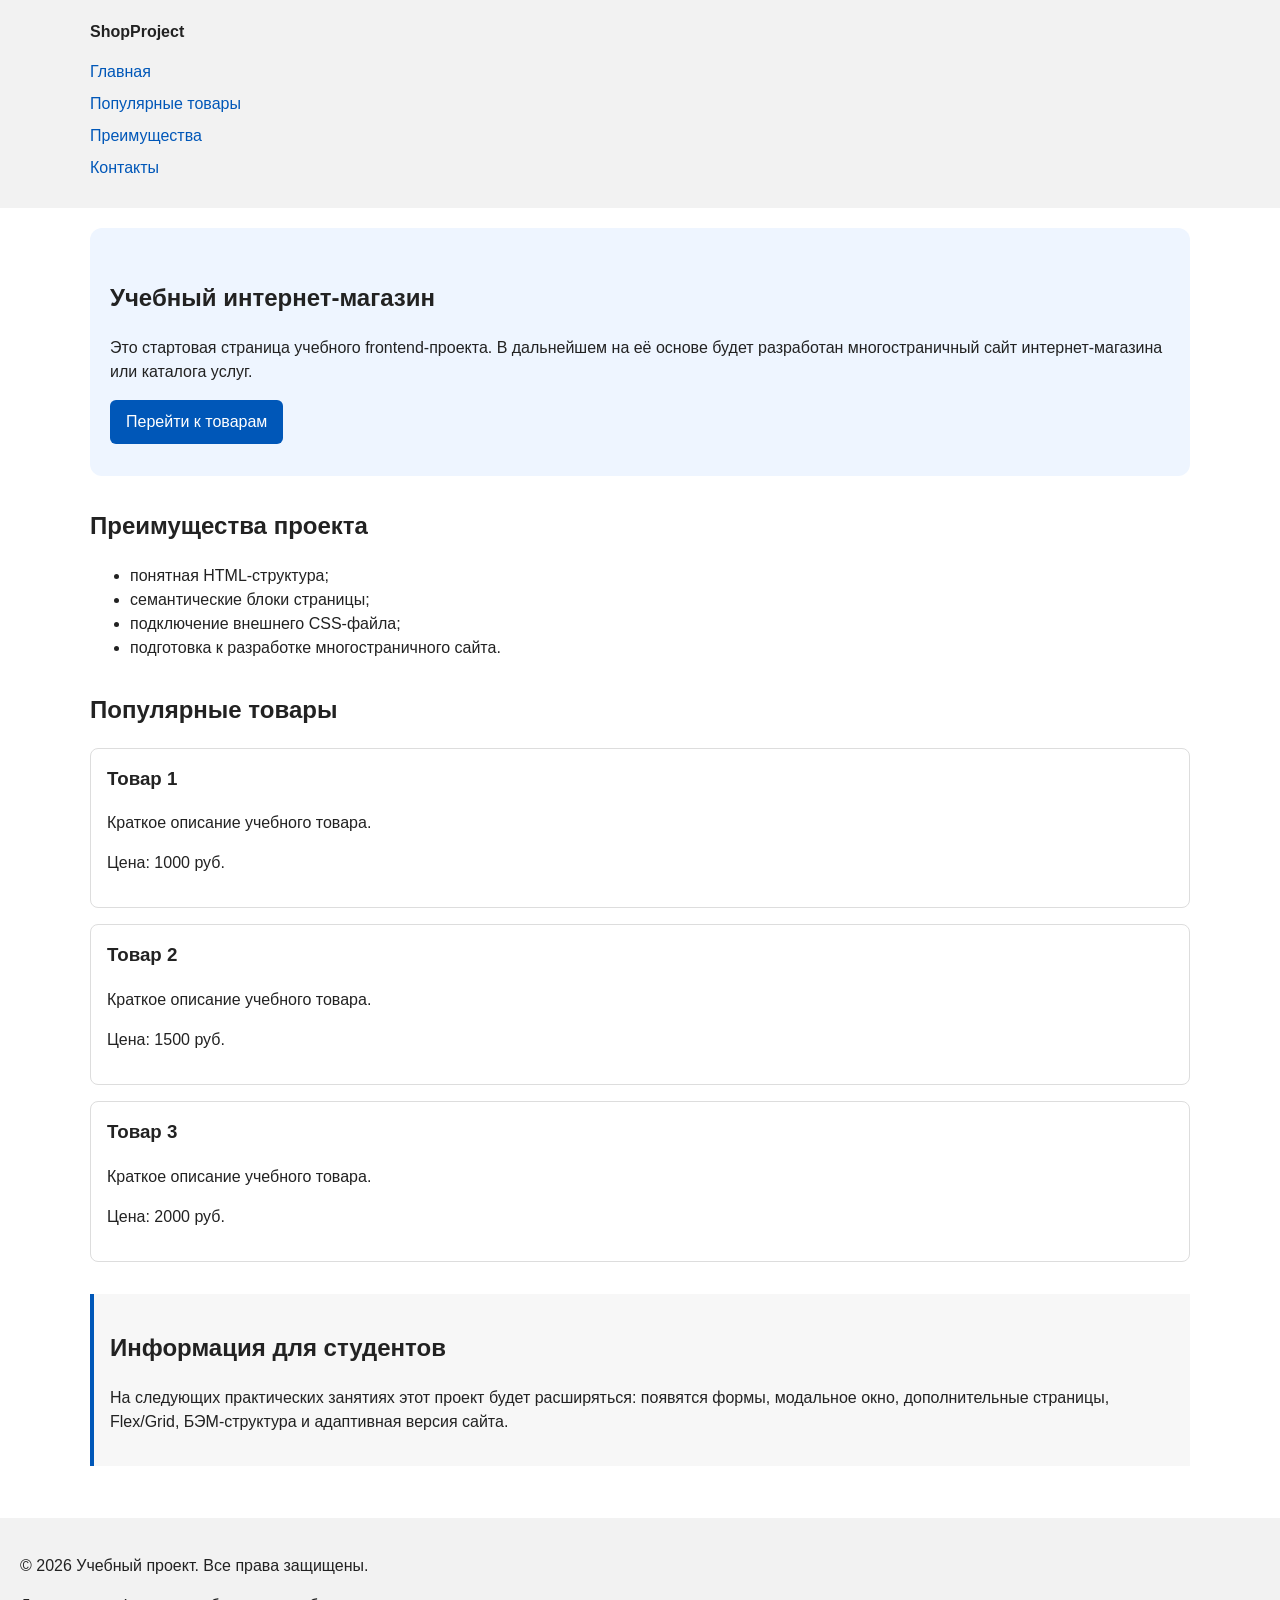
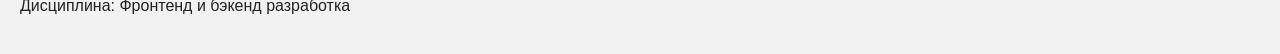
==== index.html @ 362bb1e4 "feat: add semantic HTML structure and base CSS styles" ====
<!DOCTYPE html>
<html lang="ru">
<head>
  <meta charset="UTF-8">
  <meta name="viewport" content="width=device-width, initial-scale=1.0">
  <title>Учебный интернет-магазин</title>
  <link rel="stylesheet" href="css/style.css">
</head>
<body>
  <header>
  <div class="site-header">
    <a class="site-logo" href="index.html">ShopProject</a>

    <nav class="site-nav" aria-label="Основная навигация">
      <ul class="site-nav__list">
        <li><a href="index.html">Главная</a></li>
        <li><a href="#popular">Популярные товары</a></li>
        <li><a href="#advantages">Преимущества</a></li>
        <li><a href="#contacts">Контакты</a></li>
      </ul>
    </nav>
  </div>
</header>


 <main>
  <!-- Основное содержимое страницы -->
   <section class="hero">
  <h1>Учебный интернет-магазин</h1>
  <p>
    Это стартовая страница учебного frontend-проекта.
    В дальнейшем на её основе будет разработан многостраничный сайт
    интернет-магазина или каталога услуг.
  </p>
  <a class="button" href="#popular">Перейти к товарам</a>
</section>

<section class="section" id="advantages">
  <h2>Преимущества проекта</h2>

  <ul class="advantages-list">
    <li>понятная HTML-структура;</li>
    <li>семантические блоки страницы;</li>
    <li>подключение внешнего CSS-файла;</li>
    <li>подготовка к разработке многостраничного сайта.</li>
  </ul>
</section>

<section class="section" id="popular">
  <h2>Популярные товары</h2>

  <article class="product-card">
    <h3>Товар 1</h3>
    <p>Краткое описание учебного товара.</p>
    <p>Цена: 1000 руб.</p>
  </article>

  <article class="product-card">
    <h3>Товар 2</h3>
    <p>Краткое описание учебного товара.</p>
    <p>Цена: 1500 руб.</p>
  </article>

  <article class="product-card">
    <h3>Товар 3</h3>
    <p>Краткое описание учебного товара.</p>
    <p>Цена: 2000 руб.</p>
  </article>
</section>

<aside class="aside-info">
  <h2>Информация для студентов</h2>
  <p>
    На следующих практических занятиях этот проект будет расширяться:
    появятся формы, модальное окно, дополнительные страницы, Flex/Grid,
    БЭМ-структура и адаптивная версия сайта.
  </p>
</aside>

</main>

<footer id="contacts">
  <p>&copy; 2026 Учебный проект. Все права защищены.</p>
  <p>Дисциплина: Фронтенд и бэкенд разработка</p>
</footer>

</body>
</html>
---- css/style.css ----
/* 
  Универсальное правило для всех элементов.
  border-box делает расчёт размеров более понятным:
  width включает content, padding и border.
*/
* {
  box-sizing: border-box;
}

/*
  Убираем стандартный внешний отступ браузера у body.
  Без этого вокруг страницы может появиться белая рамка.
*/
body {
  margin: 0;
  font-family: Arial, sans-serif;
  line-height: 1.5;
  color: #222222;
  background-color: #ffffff;
}

/*
  Задаём внутренние отступы для основных областей страницы.
  Это делает содержимое визуально отделённым от краёв окна браузера.
*/
header,
main,
footer {
  padding: 20px;
}

/*
  Оформляем шапку страницы.
  Пока используется простой светло-серый фон.
*/
header {
  background-color: #f2f2f2;
}

/*
  Оформляем подвал страницы тем же фоном,
  чтобы визуально отделить его от основного содержимого.
*/
footer {
  background-color: #f2f2f2;
}

/*
  Ограничиваем ширину содержимого шапки,
  чтобы оно не растягивалось слишком сильно на широких экранах.
*/
.site-header {
  max-width: 1100px;
  margin: 0 auto;
}

/*
  Оформляем текстовый логотип.
*/
.site-logo {
  font-weight: bold;
  text-decoration: none;
  color: #222222;
}

/*
  Убираем стандартные отступы и маркеры списка навигации.
*/
.site-nav__list {
  padding: 0;
  margin: 16px 0 0;
  list-style: none;
}

/*
  Добавляем расстояние между пунктами меню.
*/
.site-nav__list li {
  margin-bottom: 8px;
}

/*
  Оформляем ссылки меню.
*/
.site-nav__list a {
  color: #0057b8;
  text-decoration: none;
}

/*
  При наведении мыши подчёркиваем ссылку.
  Подробно состояния интерфейса будут рассмотрены в практической работе 1.7.
*/
.site-nav__list a:hover {
  text-decoration: underline;
}

/*
  Hero-блок — первый крупный блок страницы.
  Он визуально отделяется от остальных разделов фоном и отступами.
*/
.hero {
  max-width: 1100px;
  margin: 0 auto 32px;
  padding: 32px 20px;
  background-color: #eef5ff;
  border-radius: 12px;
}

/*
  Общий класс для разделов страницы.
*/
.section {
  max-width: 1100px;
  margin: 0 auto 32px;
}

/*
  Убираем лишний верхний отступ у заголовков разделов.
*/
.section h2 {
  margin-top: 0;
}

/*
  Карточка товара — самостоятельный блок.
  На следующих занятиях карточки будут доработаны и выстроены в сетку.
*/
.product-card {
  margin-bottom: 16px;
  padding: 16px;
  border: 1px solid #dddddd;
  border-radius: 8px;
  background-color: #ffffff;
}

/*
  Убираем лишний верхний отступ у заголовка карточки.
*/
.product-card h3 {
  margin-top: 0;
}

/*
  Пока это обычная ссылка, но визуально она оформляется как кнопка.
*/
.button {
  display: inline-block;
  padding: 10px 16px;
  color: #ffffff;
  background-color: #0057b8;
  text-decoration: none;
  border-radius: 6px;
}

/*
  Простое состояние наведения для кнопки.
*/
.button:hover {
  background-color: #003f86;
}

/*
  Дополнительный информационный блок.
*/
.aside-info {
  max-width: 1100px;
  margin: 0 auto 32px;
  padding: 16px;
  border-left: 4px solid #0057b8;
  background-color: #f7f7f7;
}
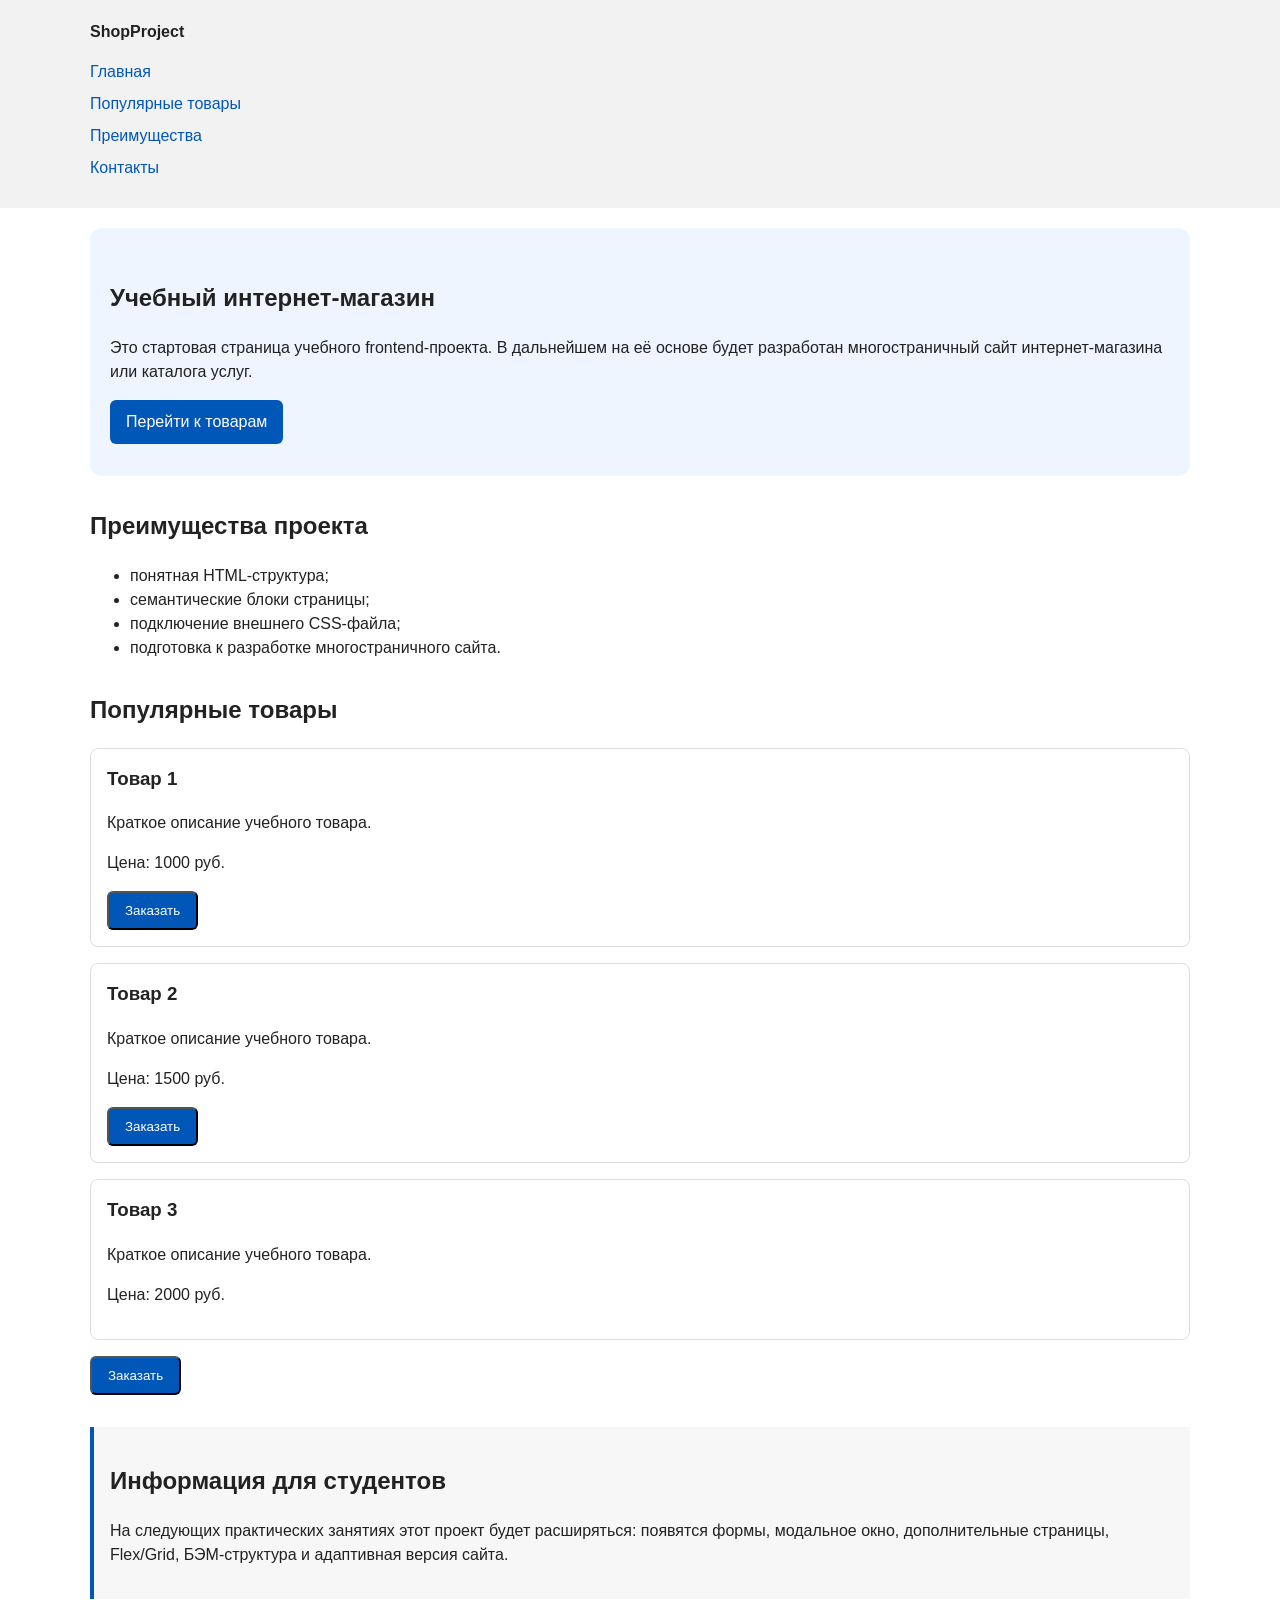
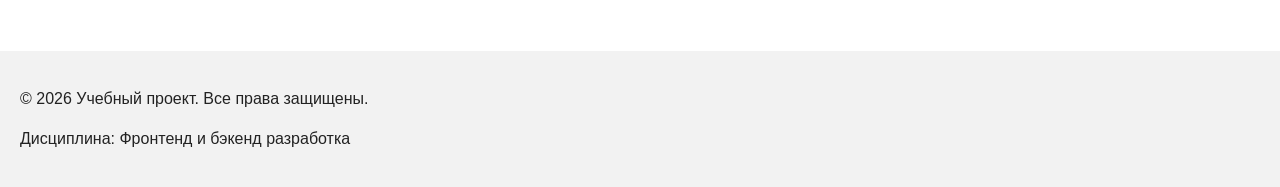
==== commit 39a40882: "feat: add order form modal and validation" ====
--- a/index.html
+++ b/index.html
@@ -5,6 +5,7 @@
   <meta name="viewport" content="width=device-width, initial-scale=1.0">
   <title>Учебный интернет-магазин</title>
   <link rel="stylesheet" href="css/style.css">
+  <script src="js/main.js" defer></script>
 </head>
 <body>
   <header>
@@ -53,12 +54,18 @@
     <h3>Товар 1</h3>
     <p>Краткое описание учебного товара.</p>
     <p>Цена: 1000 руб.</p>
+    <button class="button product-card__button" type="button" data-product="Товар 1">
+  Заказать
+</button>
   </article>
 
   <article class="product-card">
     <h3>Товар 2</h3>
     <p>Краткое описание учебного товара.</p>
     <p>Цена: 1500 руб.</p>
+    <button class="button product-card__button" type="button" data-product="Товар 1">
+  Заказать
+</button>
   </article>
 
   <article class="product-card">
@@ -66,6 +73,9 @@
     <p>Краткое описание учебного товара.</p>
     <p>Цена: 2000 руб.</p>
   </article>
+  <button class="button product-card__button" type="button" data-product="Товар 1">
+  Заказать
+</button>
 </section>
 
 <aside class="aside-info">
@@ -84,5 +94,102 @@
   <p>Дисциплина: Фронтенд и бэкенд разработка</p>
 </footer>
 
+<dialog class="order-dialog" id="order-dialog" aria-labelledby="order-dialog-title">
+  <h2 id="order-dialog-title">Оформление заявки</h2>
+
+  <form class="order-form" id="order-form" action="#" method="post" novalidate>
+    <input id="selected-product" name="selected-product" type="hidden">
+
+    <div class="form-field">
+      <label for="order-name">Имя</label>
+      <input
+        id="order-name"
+        name="name"
+        type="text"
+        placeholder="Введите ваше имя"
+        minlength="2"
+        autocomplete="given-name"
+        required
+      >
+    </div>
+
+    <div class="form-field">
+      <label for="order-email">E-mail</label>
+      <input
+        id="order-email"
+        name="email"
+        type="email"
+        placeholder="example@mail.ru"
+        autocomplete="email"
+        required
+      >
+    </div>
+
+    <div class="form-field">
+      <label for="order-phone">Телефон</label>
+      <input
+        id="order-phone"
+        name="phone"
+        type="tel"
+        inputmode="tel"
+        placeholder="+7 (900) 000-00-00"
+        pattern="^\+7 \(\d{3}\) \d{3}-\d{2}-\d{2}$"
+        required
+      >
+      <small>Формат: +7 (900) 000-00-00</small>
+    </div>
+
+    <div class="form-field">
+      <label for="order-date">Дата связи</label>
+      <input
+        id="order-date"
+        name="date"
+        type="date"
+      >
+    </div>
+
+    <div class="form-field">
+      <label for="order-topic">Тема заявки</label>
+      <select id="order-topic" name="topic" required>
+        <option value="">Выберите тему</option>
+        <option value="product">Заказ товара</option>
+        <option value="consultation">Консультация</option>
+        <option value="delivery">Доставка</option>
+      </select>
+    </div>
+
+    <div class="form-field">
+      <label for="order-comment">Комментарий</label>
+      <textarea
+        id="order-comment"
+        name="comment"
+        rows="4"
+        placeholder="Укажите дополнительную информацию"
+      ></textarea>
+    </div>
+
+    <div class="form-field form-field--checkbox">
+      <label>
+        <input
+          id="order-agreement"
+          name="agreement"
+          type="checkbox"
+          required
+        >
+        Я согласен на обработку данных
+      </label>
+    </div>
+
+    <div class="form-actions">
+      <button type="button" id="close-order-dialog">Закрыть</button>
+      <button type="submit">Отправить заявку</button>
+    </div>
+  </form>
+</dialog>
+
+<p class="success-message" id="success-message" hidden>
+  Форма успешно отправлена!
+</p>
+
 </body>
 </html>
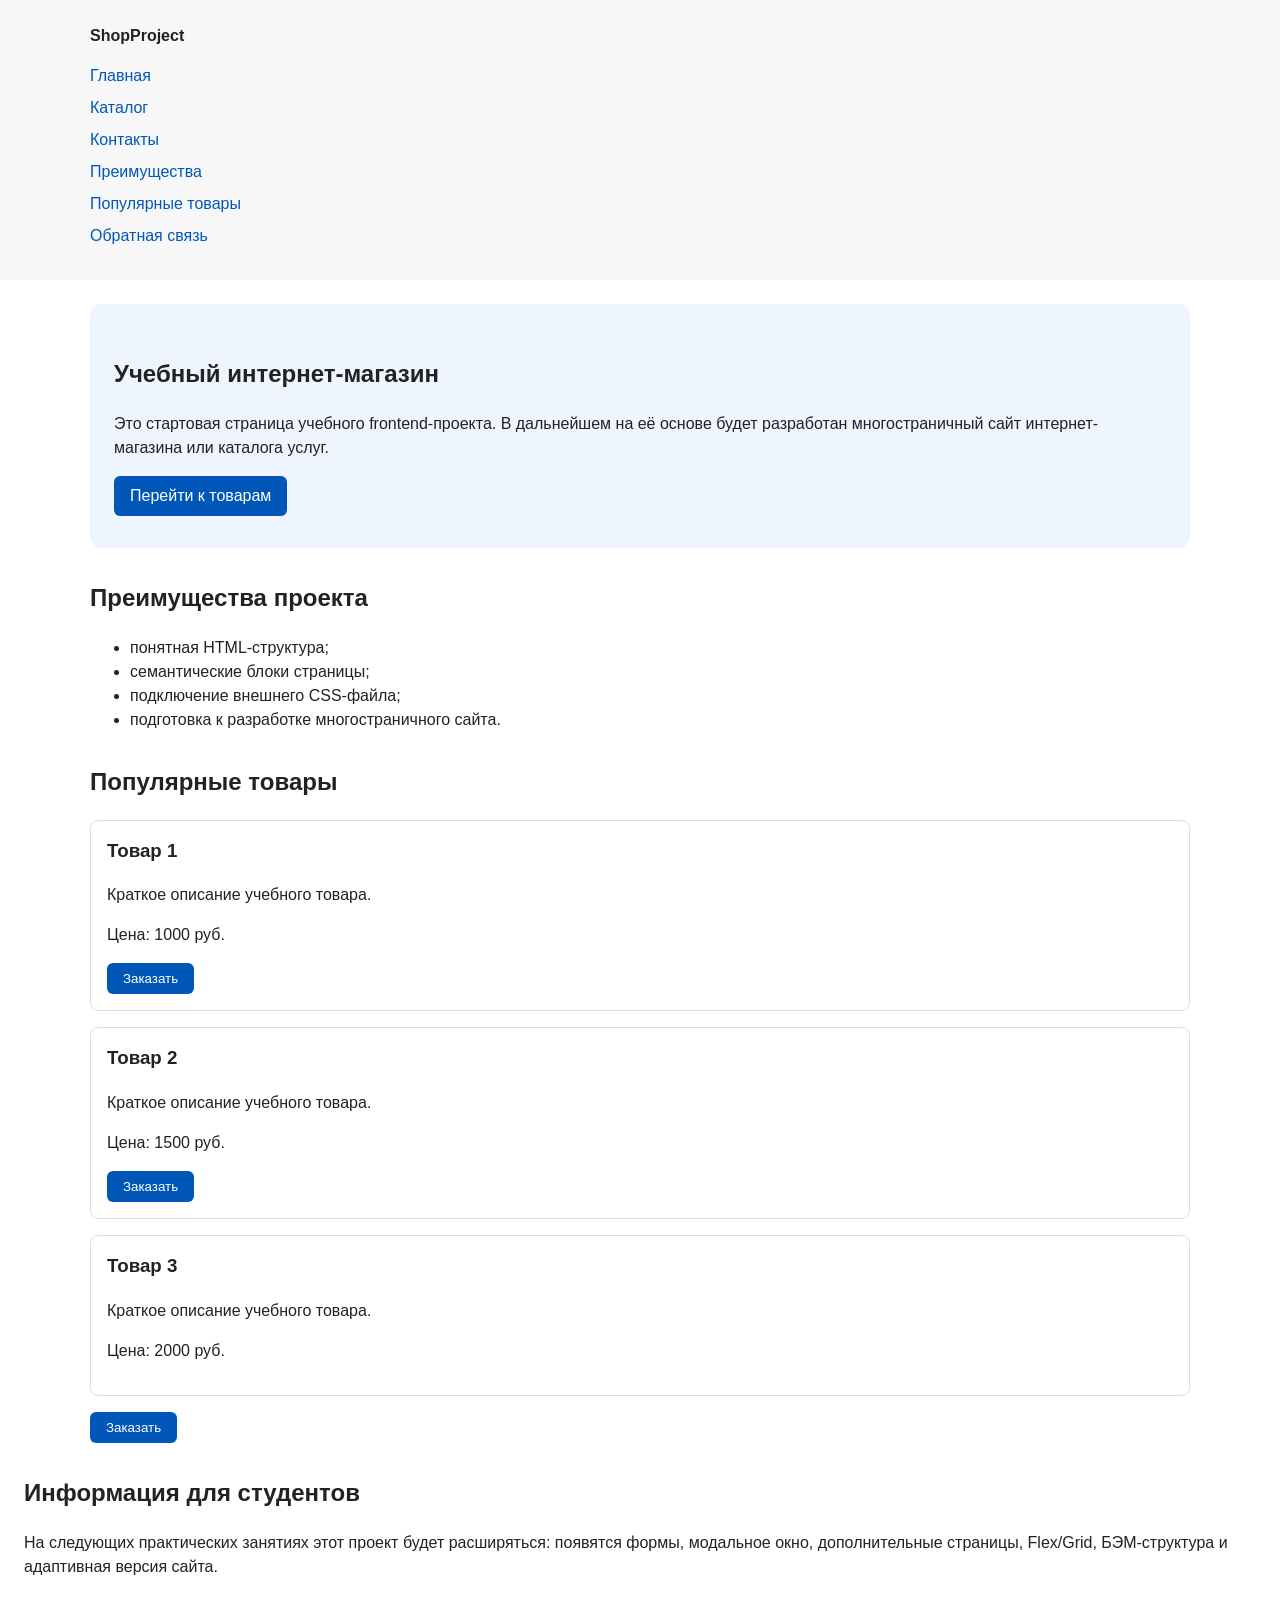
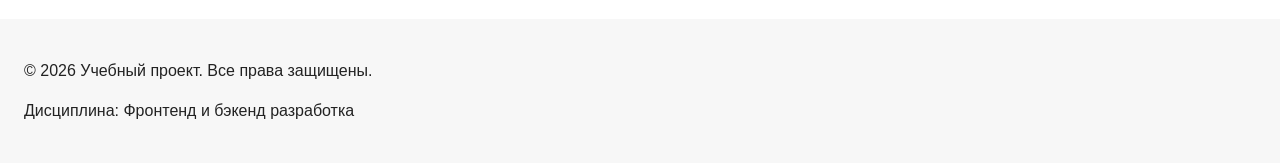
==== commit 6b4bc359: "feat: add multi-page structure navigation and anchors" ====
--- a/index.html
+++ b/index.html
@@ -6,20 +6,27 @@
   <title>Учебный интернет-магазин</title>
   <link rel="stylesheet" href="css/style.css">
   <script src="js/main.js" defer></script>
+  <meta property="og:type" content="website">
+<meta property="og:title" content="Учебный интернет-магазин">
+<meta property="og:description" content="Учебный frontend-проект интернет-магазина.">
+<meta property="og:image" content="https://username.github.io/kr1-html-css-shop/images/preview.jpg">
 </head>
+
 <body>
   <header>
   <div class="site-header">
     <a class="site-logo" href="index.html">ShopProject</a>
 
-    <nav class="site-nav" aria-label="Основная навигация">
-      <ul class="site-nav__list">
-        <li><a href="index.html">Главная</a></li>
-        <li><a href="#popular">Популярные товары</a></li>
-        <li><a href="#advantages">Преимущества</a></li>
-        <li><a href="#contacts">Контакты</a></li>
-      </ul>
-    </nav>
+<nav class="site-nav" aria-label="Основная навигация">
+  <ul class="site-nav__list">
+    <li><a href="index.html">Главная</a></li>
+    <li><a href="catalog.html">Каталог</a></li>
+    <li><a href="contacts.html">Контакты</a></li>
+    <li><a href="index.html#advantages">Преимущества</a></li>
+    <li><a href="index.html#popular">Популярные товары</a></li>
+    <li><a href="index.html#contacts">Обратная связь</a></li>
+  </ul>
+</nav>
   </div>
 </header>
 
--- a/css/style.css
+++ b/css/style.css
@@ -1,8 +1,44 @@
-/* 
-  Универсальное правило для всех элементов.
-  border-box делает расчёт размеров более понятным:
-  width включает content, padding и border.
-*/
+/* ===============================
+   1. Переменные проекта
+   =============================== */
+
+:root {
+  /* Основные цвета проекта */
+  --color-bg: #ffffff;
+  --color-text: #222222;
+  --color-muted: #666666;
+  --color-primary: #0057b8;
+  --color-primary-dark: #003f86;
+  --color-border: #dddddd;
+  --color-surface: #f7f7f7;
+  --color-surface-accent: #eef5ff;
+  --color-danger: #b00020;
+  --color-success: #168a2f;
+  --color-success-bg: #eefaf0;
+  --color-white: #ffffff;
+
+  /* Отступы */
+  --space-xs: 4px;
+  --space-sm: 8px;
+  --space-md: 16px;
+  --space-lg: 24px;
+  --space-xl: 32px;
+
+  /* Скругления */
+  --radius-sm: 6px;
+  --radius-md: 8px;
+  --radius-lg: 12px;
+
+  /* Размеры */
+  --container-width: 1100px;
+}
+
+
+
+/* ===============================
+   2. Базовые стили
+   =============================== */
+
 * {
   box-sizing: border-box;
 }
@@ -15,9 +51,10 @@
   margin: 0;
   font-family: Arial, sans-serif;
   line-height: 1.5;
-  color: #222222;
-  background-color: #ffffff;
-}
+  color: var(--color-text);
+  background-color: var(--color-bg);
+}
+
 
 /*
   Задаём внутренние отступы для основных областей страницы.
@@ -26,7 +63,7 @@
 header,
 main,
 footer {
-  padding: 20px;
+  padding: var(--space-lg);
 }
 
 /*
@@ -34,16 +71,18 @@
   Пока используется простой светло-серый фон.
 */
 header {
-  background-color: #f2f2f2;
-}
+  background-color: var(--color-surface);
+}
+
 
 /*
   Оформляем подвал страницы тем же фоном,
   чтобы визуально отделить его от основного содержимого.
 */
 footer {
-  background-color: #f2f2f2;
-}
+  background-color: var(--color-surface);
+}
+
 
 /*
   Ограничиваем ширину содержимого шапки,
@@ -95,78 +134,196 @@
   text-decoration: underline;
 }
 
+/* ===============================
+   3. Общие элементы интерфейса
+   =============================== */
+
+a {
+  color: var(--color-primary);
+}
+
+a:hover {
+  color: var(--color-primary-dark);
+}
+
+a:focus-visible {
+  outline: 2px solid var(--color-primary);
+  outline-offset: 3px;
+}
+
+
+/* ===============================
+   4. Компоненты страницы
+   =============================== */
+   
 /*
   Hero-блок — первый крупный блок страницы.
   Он визуально отделяется от остальных разделов фоном и отступами.
 */
 .hero {
-  max-width: 1100px;
-  margin: 0 auto 32px;
-  padding: 32px 20px;
-  background-color: #eef5ff;
-  border-radius: 12px;
-}
-
-/*
-  Общий класс для разделов страницы.
-*/
+  max-width: var(--container-width);
+  margin: 0 auto var(--space-xl);
+  padding: var(--space-xl) var(--space-lg);
+  background-color: var(--color-surface-accent);
+  border-radius: var(--radius-lg);
+}
+
 .section {
-  max-width: 1100px;
-  margin: 0 auto 32px;
-}
-
-/*
-  Убираем лишний верхний отступ у заголовков разделов.
-*/
+  max-width: var(--container-width);
+  margin: 0 auto var(--space-xl);
+}
+
 .section h2 {
   margin-top: 0;
 }
 
+
 /*
   Карточка товара — самостоятельный блок.
   На следующих занятиях карточки будут доработаны и выстроены в сетку.
 */
 .product-card {
-  margin-bottom: 16px;
-  padding: 16px;
-  border: 1px solid #dddddd;
-  border-radius: 8px;
-  background-color: #ffffff;
-}
-
-/*
-  Убираем лишний верхний отступ у заголовка карточки.
-*/
+  margin-bottom: var(--space-md);
+  padding: var(--space-md);
+  border: 1px solid var(--color-border);
+  border-radius: var(--radius-md);
+  background-color: var(--color-bg);
+}
+
+.product-card:hover {
+  border-color: var(--color-primary);
+}
+
 .product-card h3 {
   margin-top: 0;
 }
 
+
 /*
   Пока это обычная ссылка, но визуально она оформляется как кнопка.
 */
 .button {
   display: inline-block;
-  padding: 10px 16px;
-  color: #ffffff;
-  background-color: #0057b8;
+  padding: var(--space-sm) var(--space-md);
+  color: var(--color-white);
+  background-color: var(--color-primary);
   text-decoration: none;
-  border-radius: 6px;
-}
-
-/*
-  Простое состояние наведения для кнопки.
-*/
+  border: none;
+  border-radius: var(--radius-sm);
+  cursor: pointer;
+}
+
 .button:hover {
-  background-color: #003f86;
-}
-
-/*
-  Дополнительный информационный блок.
-*/
-.aside-info {
-  max-width: 1100px;
-  margin: 0 auto 32px;
-  padding: 16px;
-  border-left: 4px solid #0057b8;
-  background-color: #f7f7f7;
-}
+  background-color: var(--color-primary-dark);
+}
+
+.button:focus-visible {
+  outline: 2px solid var(--color-primary);
+  outline-offset: 3px;
+}
+
+.button:disabled {
+  opacity: 0.6;
+  cursor: not-allowed;
+}
+
+
+/* ===============================
+   5. Форма и модальное окно
+   =============================== */
+
+.order-dialog {
+  width: min(100% - 32px, 560px);
+  padding: var(--space-lg);
+  border: none;
+  border-radius: var(--radius-lg);
+}
+
+.order-dialog::backdrop {
+  background-color: rgba(0, 0, 0, 0.5);
+}
+
+.form-field {
+  margin-bottom: var(--space-md);
+}
+
+.form-field label {
+  display: block;
+  margin-bottom: var(--space-xs);
+}
+
+.form-field input:hover,
+.form-field select:hover,
+.form-field textarea:hover {
+  border-color: var(--color-primary);
+}
+
+.form-field input:focus-visible,
+.form-field select:focus-visible,
+.form-field textarea:focus-visible,
+.form-actions button:focus-visible {
+  outline: 2px solid var(--color-primary);
+  outline-offset: 3px;
+}
+
+[aria-invalid="true"] {
+  border-color: var(--color-danger);
+}
+
+
+/*
+  Подсветка ошибочных полей.
+  Атрибут aria-invalid будет добавляться через JavaScript.
+*/
+[aria-invalid="true"] {
+  border-color: #b00020;
+}
+
+/*
+  Кнопки формы.
+*/
+.form-actions {
+  display: flex;
+  gap: 12px;
+  margin-top: 20px;
+}
+
+/*
+  Сообщение об успешной отправке.
+*/
+.success-message {
+  max-width: var(--container-width);
+  margin: var(--space-lg) auto;
+  padding: var(--space-md);
+  border-left: 4px solid var(--color-success);
+  background-color: var(--color-success-bg);
+}
+
+/*
+  Стили для хлебных крошек
+*/
+
+.breadcrumbs {
+  max-width: var(--container-width);
+  margin: 0 auto var(--space-md);
+  font-size: 14px;
+  color: var(--color-muted);
+}
+
+.breadcrumbs a {
+  color: var(--color-primary);
+}
+
+.breadcrumbs span::before {
+  content: " / ";
+  color: var(--color-muted);
+}
+
+html {
+  scroll-behavior: smooth;
+}
+
+:target {
+  outline: 2px dashed var(--color-primary);
+  outline-offset: 4px;
+}
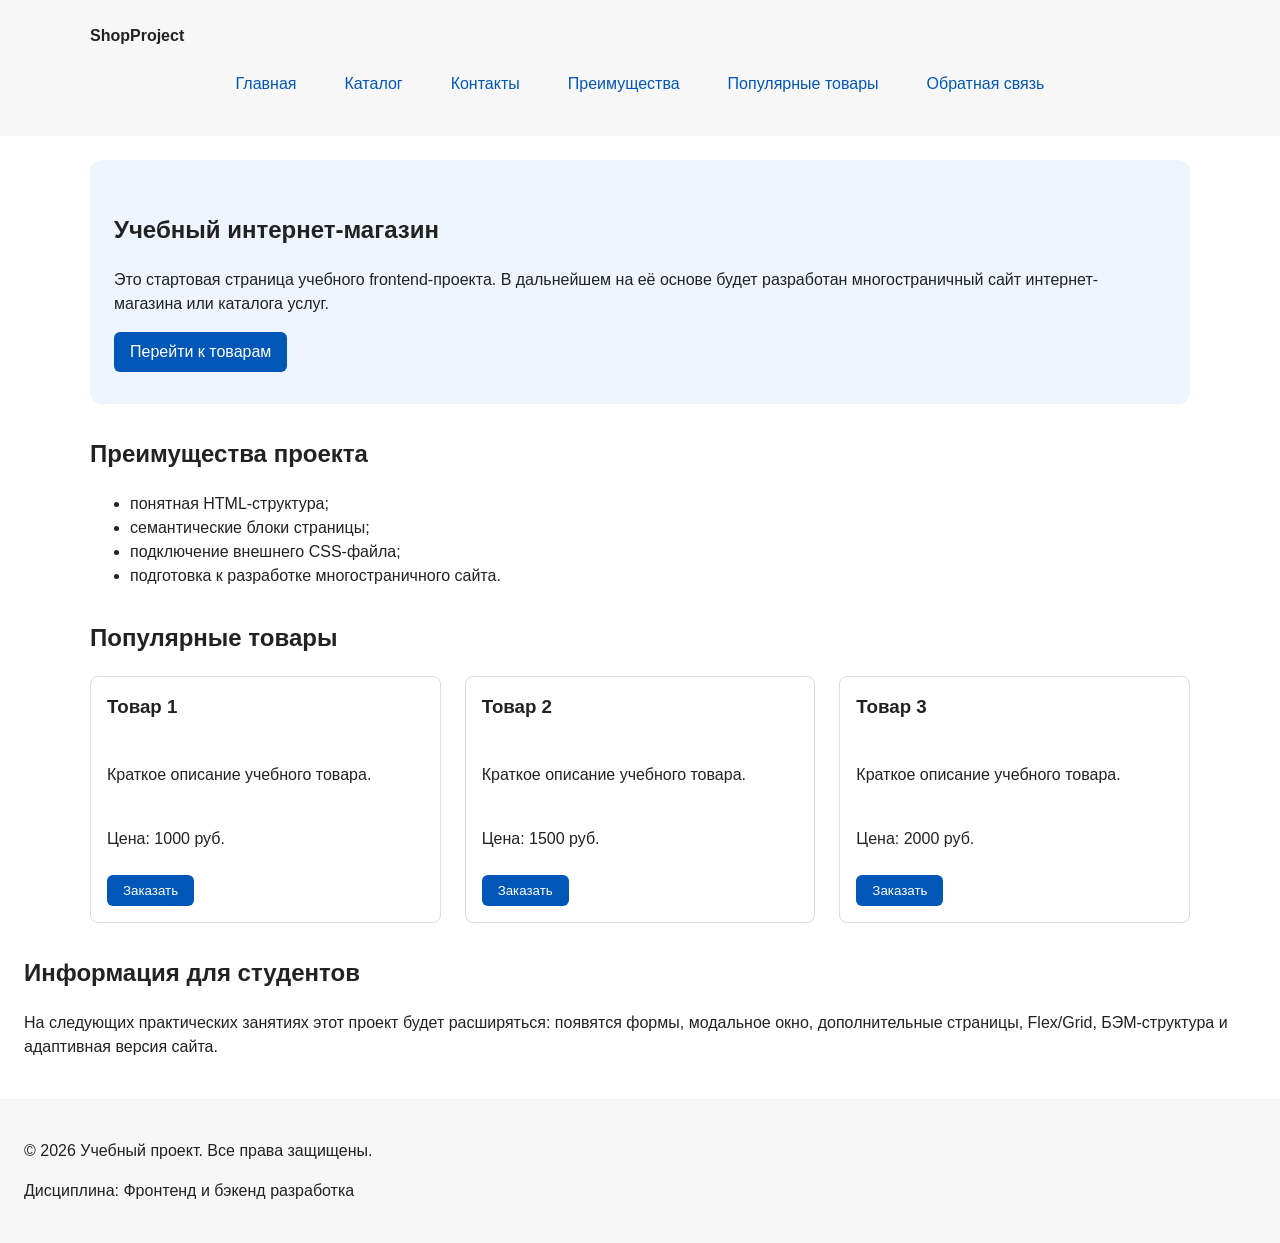
==== commit 8cafaad8: "feat: add flex navigation and grid catalog layout" ====
--- a/index.html
+++ b/index.html
@@ -57,33 +57,36 @@
 <section class="section" id="popular">
   <h2>Популярные товары</h2>
 
-  <article class="product-card">
-    <h3>Товар 1</h3>
-    <p>Краткое описание учебного товара.</p>
-    <p>Цена: 1000 руб.</p>
-    <button class="button product-card__button" type="button" data-product="Товар 1">
-  Заказать
-</button>
-  </article>
-
-  <article class="product-card">
-    <h3>Товар 2</h3>
-    <p>Краткое описание учебного товара.</p>
-    <p>Цена: 1500 руб.</p>
-    <button class="button product-card__button" type="button" data-product="Товар 1">
-  Заказать
-</button>
-  </article>
-
-  <article class="product-card">
-    <h3>Товар 3</h3>
-    <p>Краткое описание учебного товара.</p>
-    <p>Цена: 2000 руб.</p>
-  </article>
-  <button class="button product-card__button" type="button" data-product="Товар 1">
-  Заказать
-</button>
+  <div class="products-grid">
+    <article class="product-card">
+      <h3>Товар 1</h3>
+      <p>Краткое описание учебного товара.</p>
+      <p>Цена: 1000 руб.</p>
+      <button class="button product-card__button" type="button" data-product="Товар 1">
+        Заказать
+      </button>
+    </article>
+
+    <article class="product-card">
+      <h3>Товар 2</h3>
+      <p>Краткое описание учебного товара.</p>
+      <p>Цена: 1500 руб.</p>
+      <button class="button product-card__button" type="button" data-product="Товар 2">
+        Заказать
+      </button>
+    </article>
+
+    <article class="product-card">
+      <h3>Товар 3</h3>
+      <p>Краткое описание учебного товара.</p>
+      <p>Цена: 2000 руб.</p>
+      <button class="button product-card__button" type="button" data-product="Товар 3">
+        Заказать
+      </button>
+    </article>
+  </div>
 </section>
+
 
 <aside class="aside-info">
   <h2>Информация для студентов</h2>
--- a/css/style.css
+++ b/css/style.css
@@ -106,8 +106,13 @@
   Убираем стандартные отступы и маркеры списка навигации.
 */
 .site-nav__list {
+  display: flex;
+  flex-wrap: wrap;
+  justify-content: center;
+  align-items: center;
+  gap: var(--space-md);
   padding: 0;
-  margin: 16px 0 0;
+  margin: var(--space-md) 0 0;
   list-style: none;
 }
 
@@ -122,8 +127,11 @@
   Оформляем ссылки меню.
 */
 .site-nav__list a {
-  color: #0057b8;
+  display: inline-block;
+  padding: var(--space-sm) var(--space-md);
+  color: var(--color-primary);
   text-decoration: none;
+  border-radius: var(--radius-sm);
 }
 
 /*
@@ -131,7 +139,8 @@
   Подробно состояния интерфейса будут рассмотрены в практической работе 1.7.
 */
 .site-nav__list a:hover {
-  text-decoration: underline;
+  color: var(--color-white);
+  background-color: var(--color-primary);
 }
 
 /* ===============================
@@ -183,12 +192,21 @@
   На следующих занятиях карточки будут доработаны и выстроены в сетку.
 */
 .product-card {
-  margin-bottom: var(--space-md);
+  display: flex;
+  flex-direction: column;
+  gap: var(--space-sm);
+  margin-bottom: 0;
   padding: var(--space-md);
   border: 1px solid var(--color-border);
   border-radius: var(--radius-md);
   background-color: var(--color-bg);
 }
+
+.product-card .button {
+  margin-top: auto;
+  align-self: flex-start;
+}
+
 
 .product-card:hover {
   border-color: var(--color-primary);
@@ -327,3 +345,59 @@
   outline: 2px dashed var(--color-primary);
   outline-offset: 4px;
 }
+
+.products-grid {
+  display: grid;
+  grid-template-columns: repeat(3, 1fr);
+  gap: var(--space-lg);
+}
+
+.catalog-layout {
+  max-width: var(--container-width);
+  margin: 0 auto var(--space-xl);
+  display: grid;
+  grid-template-columns: 260px 1fr;
+  grid-template-areas: "filters products";
+  gap: var(--space-lg);
+}
+
+.catalog-filters {
+  grid-area: filters;
+  padding: var(--space-md);
+  border: 1px solid var(--color-border);
+  border-radius: var(--radius-md);
+  background-color: var(--color-surface);
+}
+
+.catalog-products {
+  grid-area: products;
+}
+
+.filters-form {
+  display: grid;
+  gap: var(--space-md);
+}
+
+.filters-form fieldset {
+  margin: 0;
+  padding: var(--space-md);
+  border: 1px solid var(--color-border);
+  border-radius: var(--radius-sm);
+}
+
+.filters-form legend {
+  font-weight: 700;
+}
+
+.filters-form label {
+  display: block;
+  margin-bottom: var(--space-sm);
+}
+
+.filters-form input[type="number"] {
+  width: 100%;
+  padding: 8px 10px;
+  border: 1px solid var(--color-border);
+  border-radius: var(--radius-sm);
+  font: inherit;
+}
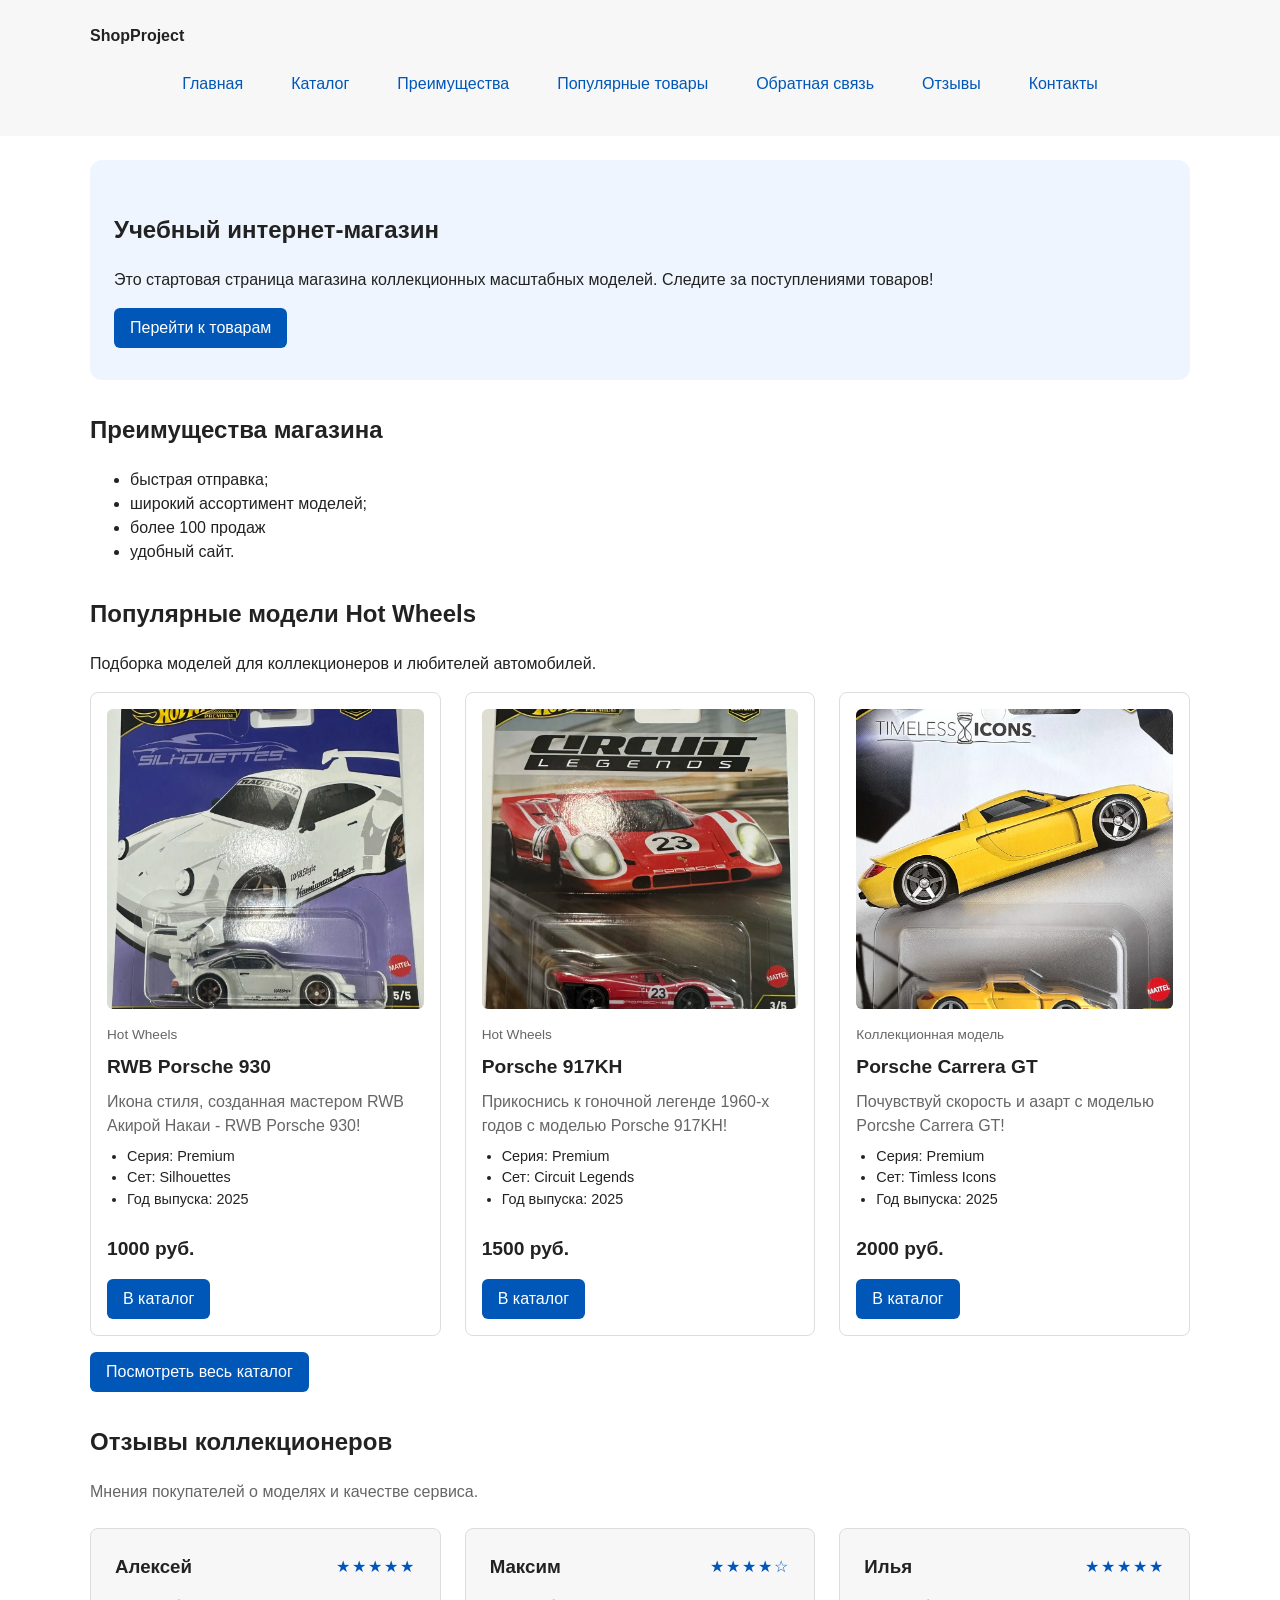
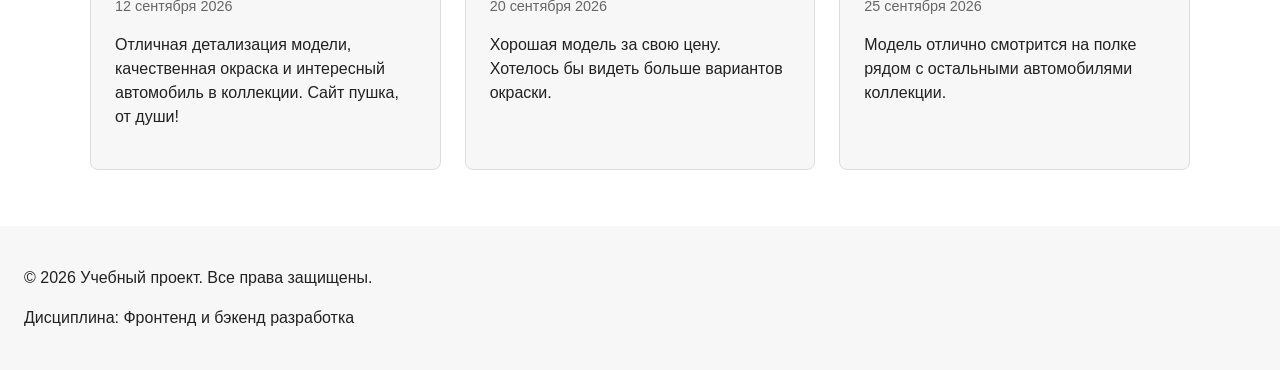
==== commit 00bfc1b5: "feat: add improve product cards and reviews" ====
--- a/index.html
+++ b/index.html
@@ -21,10 +21,11 @@
   <ul class="site-nav__list">
     <li><a href="index.html">Главная</a></li>
     <li><a href="catalog.html">Каталог</a></li>
-    <li><a href="contacts.html">Контакты</a></li>
     <li><a href="index.html#advantages">Преимущества</a></li>
     <li><a href="index.html#popular">Популярные товары</a></li>
     <li><a href="index.html#contacts">Обратная связь</a></li>
+    <li><a href="#reviews">Отзывы</a></li>
+    <li><a href="contacts.html">Контакты</a></li>
   </ul>
 </nav>
   </div>
@@ -36,67 +37,184 @@
    <section class="hero">
   <h1>Учебный интернет-магазин</h1>
   <p>
-    Это стартовая страница учебного frontend-проекта.
-    В дальнейшем на её основе будет разработан многостраничный сайт
-    интернет-магазина или каталога услуг.
+    Это стартовая страница магазина коллекционных масштабных моделей.
+    Следите за поступлениями товаров!
   </p>
   <a class="button" href="#popular">Перейти к товарам</a>
 </section>
 
 <section class="section" id="advantages">
-  <h2>Преимущества проекта</h2>
+  <h2>Преимущества магазина</h2>
 
   <ul class="advantages-list">
-    <li>понятная HTML-структура;</li>
-    <li>семантические блоки страницы;</li>
-    <li>подключение внешнего CSS-файла;</li>
-    <li>подготовка к разработке многостраничного сайта.</li>
+    <li>быстрая отправка;</li>
+    <li>широкий ассортимент моделей;</li>
+    <li>более 100 продаж</li>
+    <li>удобный сайт.</li>
   </ul>
 </section>
 
 <section class="section" id="popular">
-  <h2>Популярные товары</h2>
+  <h2>Популярные модели Hot Wheels</h2>
+
+  <p>Подборка моделей для коллекционеров и любителей автомобилей.</p>
 
   <div class="products-grid">
     <article class="product-card">
-      <h3>Товар 1</h3>
-      <p>Краткое описание учебного товара.</p>
-      <p>Цена: 1000 руб.</p>
-      <button class="button product-card__button" type="button" data-product="Товар 1">
-        Заказать
-      </button>
+      <a class="product-card__image-link" href="catalog.html">
+        <img
+          class="product-card__image"
+          src="images/product-1.webp"
+          alt="Модель Hot Wheels 1"
+          width="400"
+          height="300"
+        >
+      </a>
+
+      <p class="product-card__category">Hot Wheels</p>
+      <h3 class="product-card__title">RWB Porsche 930</h3>
+
+      <p class="product-card__description">
+        Икона стиля, созданная мастером RWB Акирой Накаи - RWB Porsche 930!
+      </p>
+
+      <ul class="product-card__specs">
+        <li>Серия: Premium</li>
+        <li>Сет: Silhouettes</li>
+        <li>Год выпуска: 2025</li>
+      </ul>
+
+      <p class="product-card__price">1000 руб.</p>
+
+      <a class="button" href="catalog.html">В каталог</a>
     </article>
 
     <article class="product-card">
-      <h3>Товар 2</h3>
-      <p>Краткое описание учебного товара.</p>
-      <p>Цена: 1500 руб.</p>
-      <button class="button product-card__button" type="button" data-product="Товар 2">
-        Заказать
-      </button>
+      <a class="product-card__image-link" href="catalog.html">
+        <img
+          class="product-card__image"
+          src="images/product-2.webp"
+          alt="Модель Hot Wheels 2"
+          width="400"
+          height="300"
+          loading="lazy"
+        >
+      </a>
+
+      <p class="product-card__category">Hot Wheels</p>
+      <h3 class="product-card__title">Porsche 917KH</h3>
+
+      <p class="product-card__description">
+         Прикоснись к гоночной легенде 1960-х годов с моделью Porsche 917KH!
+      </p>
+
+      <ul class="product-card__specs">
+        <li>Серия: Premium</li>
+        <li>Сет: Circuit Legends</li>
+        <li>Год выпуска: 2025</li>
+      </ul>
+
+      <p class="product-card__price">1500 руб.</p>
+
+      <a class="button" href="catalog.html">В каталог</a>
     </article>
 
     <article class="product-card">
-      <h3>Товар 3</h3>
-      <p>Краткое описание учебного товара.</p>
-      <p>Цена: 2000 руб.</p>
-      <button class="button product-card__button" type="button" data-product="Товар 3">
-        Заказать
-      </button>
+      <a class="product-card__image-link" href="catalog.html">
+        <img
+          class="product-card__image"
+          src="images/product-3.webp"
+          alt="Модель Hot Wheels 3"
+          width="400"
+          height="300"
+          loading="lazy"
+        >
+      </a>
+
+      <p class="product-card__category">Коллекционная модель</p>
+      <h3 class="product-card__title">Porsche Carrera GT</h3>
+
+      <p class="product-card__description">
+        Почувствуй скорость и азарт с моделью Porcshe Carrera GT!
+      </p>
+
+      <ul class="product-card__specs">
+        <li>Серия: Premium</li>
+        <li>Сет: Timless Icons</li>
+        <li>Год выпуска: 2025</li>
+      </ul>
+
+      <p class="product-card__price">2000 руб.</p>
+
+      <a class="button" href="catalog.html">В каталог</a>
+    </article>
+  </div>
+
+  <p>
+    <a class="button" href="catalog.html">Посмотреть весь каталог</a>
+  </p>
+</section>
+
+<section class="section reviews" id="reviews">
+  <h2>Отзывы коллекционеров</h2>
+
+  <p class="reviews__intro">
+    Мнения покупателей о моделях и качестве сервиса.
+  </p>
+
+  <div class="reviews__grid">
+    <article class="review-card">
+      <div class="review-card__header">
+        <h3>Алексей</h3>
+        <p class="review-card__rating"
+           aria-label="Оценка: 5 из 5">
+          ★★★★★
+        </p>
+      </div>
+
+      <p class="review-card__date">12 сентября 2026</p>
+
+      <p>
+        Отличная детализация модели, качественная окраска
+        и интересный автомобиль в коллекции. Сайт пушка, от души!
+      </p>
+    </article>
+
+    <article class="review-card">
+      <div class="review-card__header">
+        <h3>Максим</h3>
+        <p class="review-card__rating"
+           aria-label="Оценка: 4 из 5">
+          ★★★★☆
+        </p>
+      </div>
+
+      <p class="review-card__date">20 сентября 2026</p>
+
+      <p>
+        Хорошая модель за свою цену. Хотелось бы видеть
+        больше вариантов окраски.
+      </p>
+    </article>
+
+    <article class="review-card">
+      <div class="review-card__header">
+        <h3>Илья</h3>
+        <p class="review-card__rating"
+           aria-label="Оценка: 5 из 5">
+          ★★★★★
+        </p>
+      </div>
+
+      <p class="review-card__date">25 сентября 2026</p>
+
+      <p>
+        Модель отлично смотрится на полке рядом
+        с остальными автомобилями коллекции.
+      </p>
     </article>
   </div>
 </section>
-
-
-<aside class="aside-info">
-  <h2>Информация для студентов</h2>
-  <p>
-    На следующих практических занятиях этот проект будет расширяться:
-    появятся формы, модальное окно, дополнительные страницы, Flex/Grid,
-    БЭМ-структура и адаптивная версия сайта.
-  </p>
-</aside>
-
 </main>
 
 <footer id="contacts">
--- a/css/style.css
+++ b/css/style.css
@@ -191,29 +191,74 @@
   Карточка товара — самостоятельный блок.
   На следующих занятиях карточки будут доработаны и выстроены в сетку.
 */
+/* Карточка товара */
 .product-card {
   display: flex;
   flex-direction: column;
   gap: var(--space-sm);
-  margin-bottom: 0;
+  min-width: 0;
   padding: var(--space-md);
   border: 1px solid var(--color-border);
   border-radius: var(--radius-md);
   background-color: var(--color-bg);
-}
-
-.product-card .button {
-  margin-top: auto;
-  align-self: flex-start;
-}
-
+  transition: border-color 0.2s, box-shadow 0.2s;
+}
 
 .product-card:hover {
   border-color: var(--color-primary);
-}
-
-.product-card h3 {
-  margin-top: 0;
+  box-shadow: 0 4px 14px rgba(0, 0, 0, 0.08);
+}
+
+.product-card__image-link {
+  display: block;
+  overflow: hidden;
+  border-radius: var(--radius-sm);
+}
+
+.product-card__image {
+  display: block;
+  width: 100%;
+  aspect-ratio: 4 / 3;
+  object-fit: cover;
+  transition: transform 0.25s;
+}
+
+.product-card__image-link:hover .product-card__image {
+  transform: scale(1.04);
+}
+
+.product-card__category {
+  margin: var(--space-sm) 0 0;
+  color: var(--color-muted);
+  font-size: 0.85rem;
+}
+
+.product-card__title {
+  margin: 0;
+  font-size: 1.2rem;
+}
+
+.product-card__description {
+  margin: 0;
+  color: var(--color-muted);
+}
+
+.product-card__specs {
+  margin: 0;
+  padding-left: 20px;
+  font-size: 0.9rem;
+}
+
+.product-card__price {
+  margin: auto 0 0;
+  padding-top: var(--space-md);
+  font-size: 1.2rem;
+  font-weight: 700;
+}
+
+.product-card .button {
+  align-self: flex-start;
+  margin-top: var(--space-sm);
 }
 
 
@@ -363,6 +408,9 @@
 
 .catalog-filters {
   grid-area: filters;
+  position: sticky;
+  top: var(--space-md);
+  align-self: start;
   padding: var(--space-md);
   border: 1px solid var(--color-border);
   border-radius: var(--radius-md);
@@ -401,3 +449,135 @@
   border-radius: var(--radius-sm);
   font: inherit;
 }
+
+@media (max-width: 900px) {
+  .catalog-layout {
+    grid-template-columns: 220px minmax(0, 1fr);
+  }
+
+  .products-grid {
+    grid-template-columns: repeat(2, minmax(0, 1fr));
+  }
+}
+
+@media (max-width: 600px) {
+  .catalog-layout {
+    grid-template-columns: minmax(0, 1fr);
+  }
+
+  .catalog-filters {
+    position: static;
+  }
+
+  .products-grid {
+    grid-template-columns: minmax(0, 1fr);
+  }
+
+  header,
+  main,
+  footer {
+    padding: var(--space-md);
+  }
+}
+
+/* Блок отзывов на главной странице */
+
+.reviews__intro {
+  color: var(--color-muted);
+  margin-bottom: var(--space-lg);
+}
+
+.reviews__grid {
+  display: grid;
+  grid-template-columns: repeat(3, minmax(0, 1fr));
+  gap: var(--space-lg);
+}
+
+.review-card {
+  padding: var(--space-lg);
+  border: 1px solid var(--color-border);
+  border-radius: var(--radius-md);
+  background-color: var(--color-surface);
+  transition: border-color 0.2s, box-shadow 0.2s;
+}
+
+.review-card:hover {
+  border-color: var(--color-primary);
+  box-shadow: 0 4px 14px rgba(0, 0, 0, 0.06);
+}
+
+.review-card__header {
+  display: flex;
+  flex-wrap: wrap;
+  justify-content: space-between;
+  align-items: center;
+  gap: var(--space-sm);
+}
+
+.review-card__header h3 {
+  margin: 0;
+}
+
+.review-card__rating {
+  margin: 0;
+  color: var(--color-primary);
+  letter-spacing: 2px;
+}
+
+.review-card__date {
+  color: var(--color-muted);
+  font-size: 0.9rem;
+}
+
+/* Адаптивность */
+
+@media (max-width: 900px) {
+  .reviews__grid {
+    grid-template-columns: repeat(2, minmax(0, 1fr));
+  }
+}
+
+@media (max-width: 600px) {
+  .reviews__grid {
+    grid-template-columns: minmax(0, 1fr);
+  }
+}
+
+/* Бейджи на изображениях товаров */
+.product-card__image-link {
+    position: relative;
+    display: block;
+    overflow: hidden;
+}
+
+.product-card__badge {
+    position: absolute;
+    top: 12px;
+    right: 12px;
+    z-index: 1;
+
+    padding: 6px 10px;
+    border-radius: 6px;
+
+    color: #fff;
+    font-size: 0.75rem;
+    font-weight: 700;
+    line-height: 1.2;
+    text-transform: uppercase;
+    letter-spacing: 0.04em;
+}
+
+/* Хит продаж */
+.product-card__badge--hit {
+    background-color: #e63946 !important;
+}
+
+/* Новинка */
+.product-card__badge--new {
+    background-color: #2a9d8f !important;
+}
+
+/* Лимитированная серия */
+.product-card__badge--limited {
+    background-color: #6c5ce7 !important;
+}
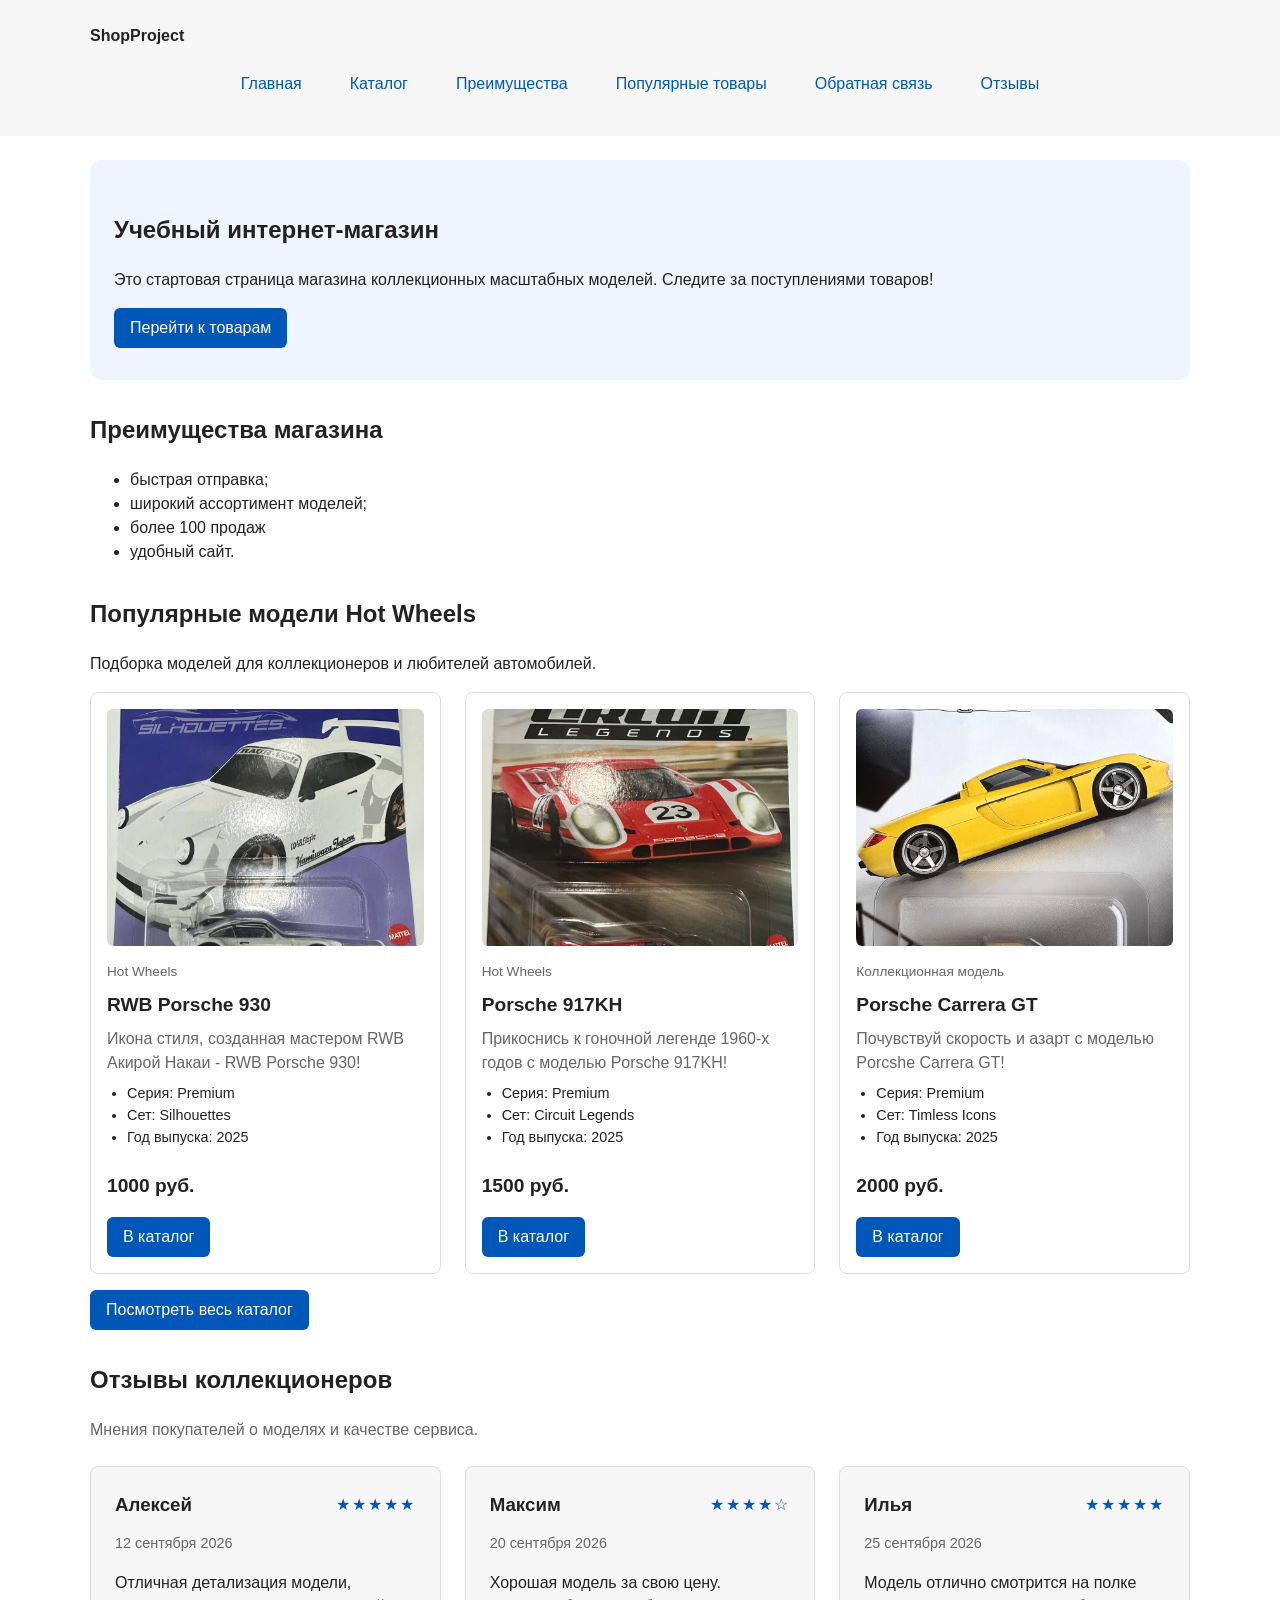
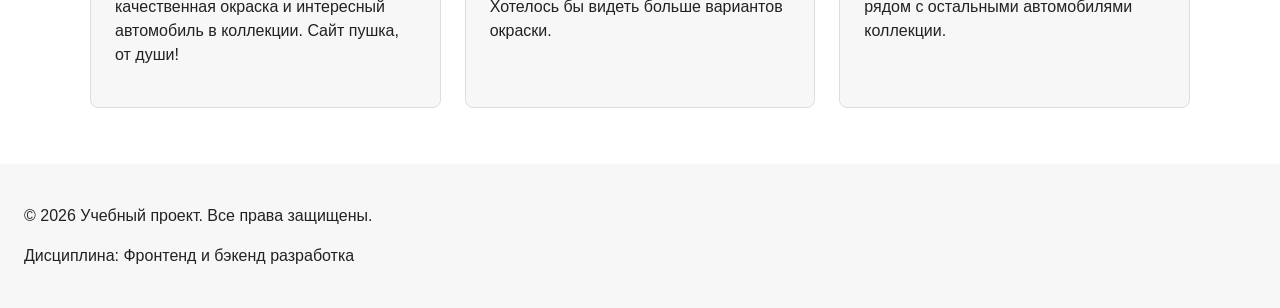
==== commit b2fe3862: "feat: fix modal-form on main page" ====
--- a/index.html
+++ b/index.html
@@ -25,7 +25,6 @@
     <li><a href="index.html#popular">Популярные товары</a></li>
     <li><a href="index.html#contacts">Обратная связь</a></li>
     <li><a href="#reviews">Отзывы</a></li>
-    <li><a href="contacts.html">Контакты</a></li>
   </ul>
 </nav>
   </div>
@@ -217,7 +216,7 @@
 </section>
 </main>
 
-<footer id="contacts">
+<footer>
   <p>&copy; 2026 Учебный проект. Все права защищены.</p>
   <p>Дисциплина: Фронтенд и бэкенд разработка</p>
 </footer>
@@ -319,5 +318,6 @@
   Форма успешно отправлена!
 </p>
 
+
 </body>
 </html>
--- a/css/style.css
+++ b/css/style.css
@@ -218,6 +218,7 @@
 .product-card__image {
   display: block;
   width: 100%;
+  height: auto;
   aspect-ratio: 4 / 3;
   object-fit: cover;
   transition: transform 0.25s;
@@ -295,44 +296,79 @@
    5. Форма и модальное окно
    =============================== */
 
+/*
+  Модальное окно.
+  Элемент dialog сам умеет открываться поверх страницы.
+*/
 .order-dialog {
   width: min(100% - 32px, 560px);
-  padding: var(--space-lg);
+  padding: 24px;
   border: none;
-  border-radius: var(--radius-lg);
-}
-
+  border-radius: 12px;
+}
+
+/*
+  Затемнение фона за модальным окном.
+*/
 .order-dialog::backdrop {
   background-color: rgba(0, 0, 0, 0.5);
 }
 
+/*
+  Поле формы.
+  Каждый блок получает нижний отступ.
+*/
 .form-field {
-  margin-bottom: var(--space-md);
-}
-
+  margin-bottom: 16px;
+}
+
+/*
+  Подпись поля.
+*/
 .form-field label {
   display: block;
-  margin-bottom: var(--space-xs);
-}
-
-.form-field input:hover,
-.form-field select:hover,
-.form-field textarea:hover {
-  border-color: var(--color-primary);
-}
-
+  margin-bottom: 6px;
+}
+
+/*
+  Основные поля формы.
+*/
+.form-field input,
+.form-field select,
+.form-field textarea {
+  width: 100%;
+  padding: 10px 12px;
+  border: 1px solid #cccccc;
+  border-radius: 6px;
+  font: inherit;
+}
+
+/*
+  Checkbox не должен занимать всю ширину.
+*/
+.form-field input[type="checkbox"] {
+  width: auto;
+}
+
+/*
+  Подсказка под полем телефона.
+*/
+.form-field small {
+  display: block;
+  margin-top: 4px;
+  color: #666666;
+}
+
+/*
+  Видимый фокус для клавиатурной навигации.
+*/
 .form-field input:focus-visible,
 .form-field select:focus-visible,
 .form-field textarea:focus-visible,
 .form-actions button:focus-visible {
-  outline: 2px solid var(--color-primary);
-  outline-offset: 3px;
-}
-
-[aria-invalid="true"] {
-  border-color: var(--color-danger);
-}
-
+  outline: 2px solid #0057b8;
+  outline-offset: 2px;
+}
 
 /*
   Подсветка ошибочных полей.
@@ -355,12 +391,13 @@
   Сообщение об успешной отправке.
 */
 .success-message {
-  max-width: var(--container-width);
-  margin: var(--space-lg) auto;
-  padding: var(--space-md);
-  border-left: 4px solid var(--color-success);
-  background-color: var(--color-success-bg);
-}
+  max-width: 1100px;
+  margin: 24px auto;
+  padding: 16px;
+  border-left: 4px solid #168a2f;
+  background-color: #eefaf0;
+}
+
 
 /*
   Стили для хлебных крошек
@@ -569,15 +606,15 @@
 
 /* Хит продаж */
 .product-card__badge--hit {
-    background-color: #e63946 !important;
+    background-color: #e63946;
 }
 
 /* Новинка */
 .product-card__badge--new {
-    background-color: #2a9d8f !important;
+    background-color: #2a9d8f;
 }
 
 /* Лимитированная серия */
 .product-card__badge--limited {
-    background-color: #6c5ce7 !important;
+    background-color: #6c5ce7;
 }
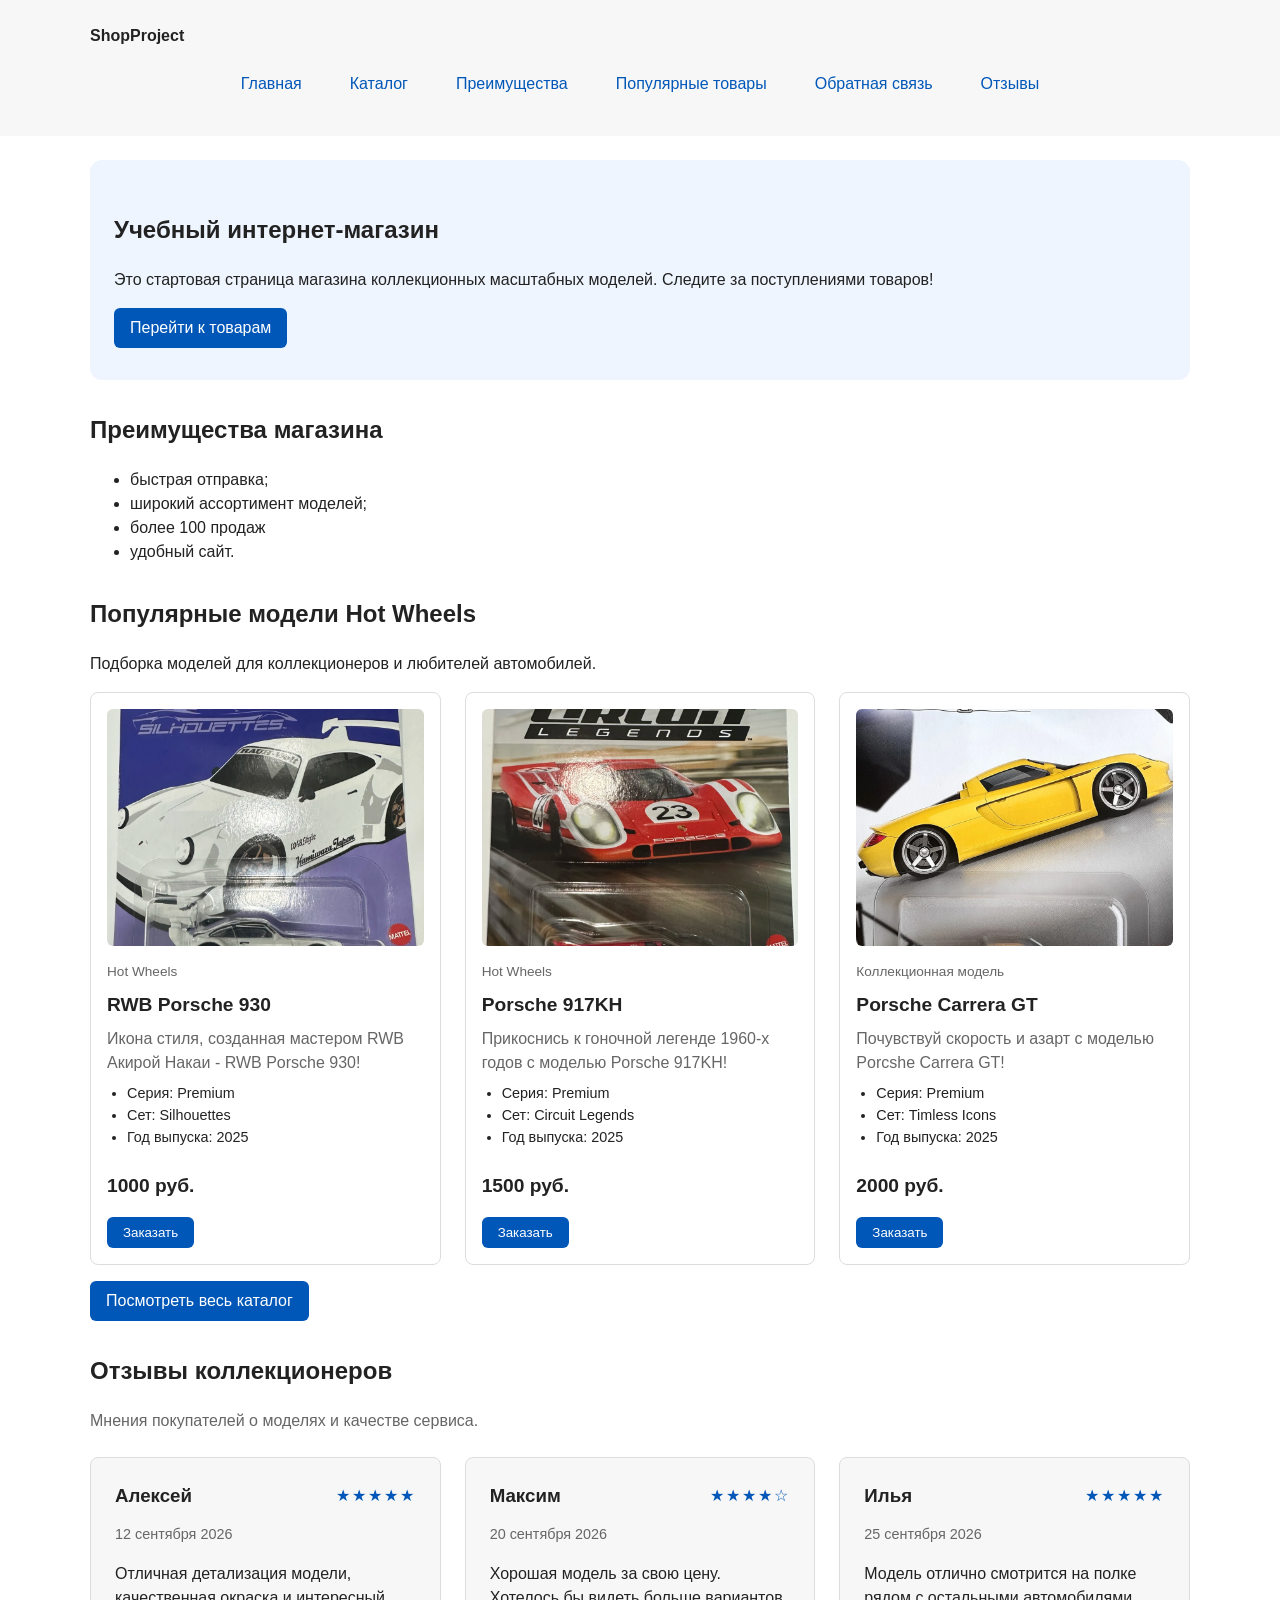
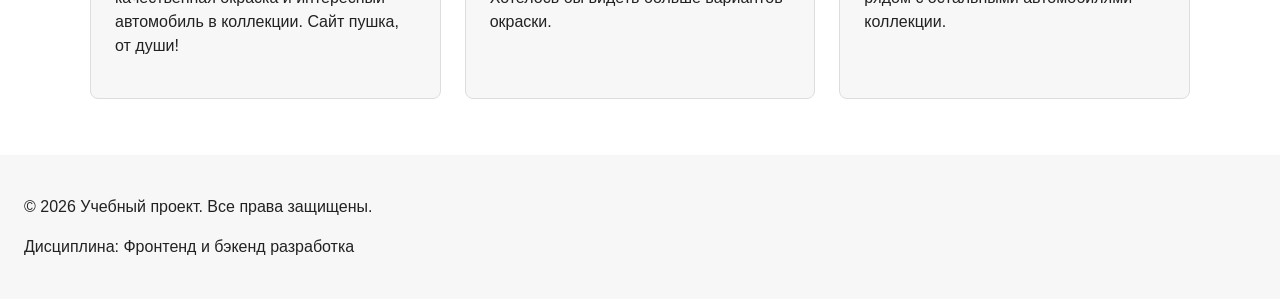
==== commit 8c9f3bd3: "fix: move modal form on product cards" ====
--- a/index.html
+++ b/index.html
@@ -84,8 +84,10 @@
       </ul>
 
       <p class="product-card__price">1000 руб.</p>
-
-      <a class="button" href="catalog.html">В каталог</a>
+        <button class="button product-card__button" type="button" data-product="RWB Porcshe 930">
+        Заказать
+  </button>
+
     </article>
 
     <article class="product-card">
@@ -115,7 +117,9 @@
 
       <p class="product-card__price">1500 руб.</p>
 
-      <a class="button" href="catalog.html">В каталог</a>
+      <button class="button product-card__button" type="button" data-product="Porcshe 917KH">
+        Заказать
+      </button>
     </article>
 
     <article class="product-card">
@@ -145,7 +149,9 @@
 
       <p class="product-card__price">2000 руб.</p>
 
-      <a class="button" href="catalog.html">В каталог</a>
+      <button class="button product-card__button" type="button" data-product="Porcshe Carrera GT">
+        Заказать
+      </button>
     </article>
   </div>
 
@@ -216,7 +222,7 @@
 </section>
 </main>
 
-<footer>
+<footer id = "contacts">
   <p>&copy; 2026 Учебный проект. Все права защищены.</p>
   <p>Дисциплина: Фронтенд и бэкенд разработка</p>
 </footer>
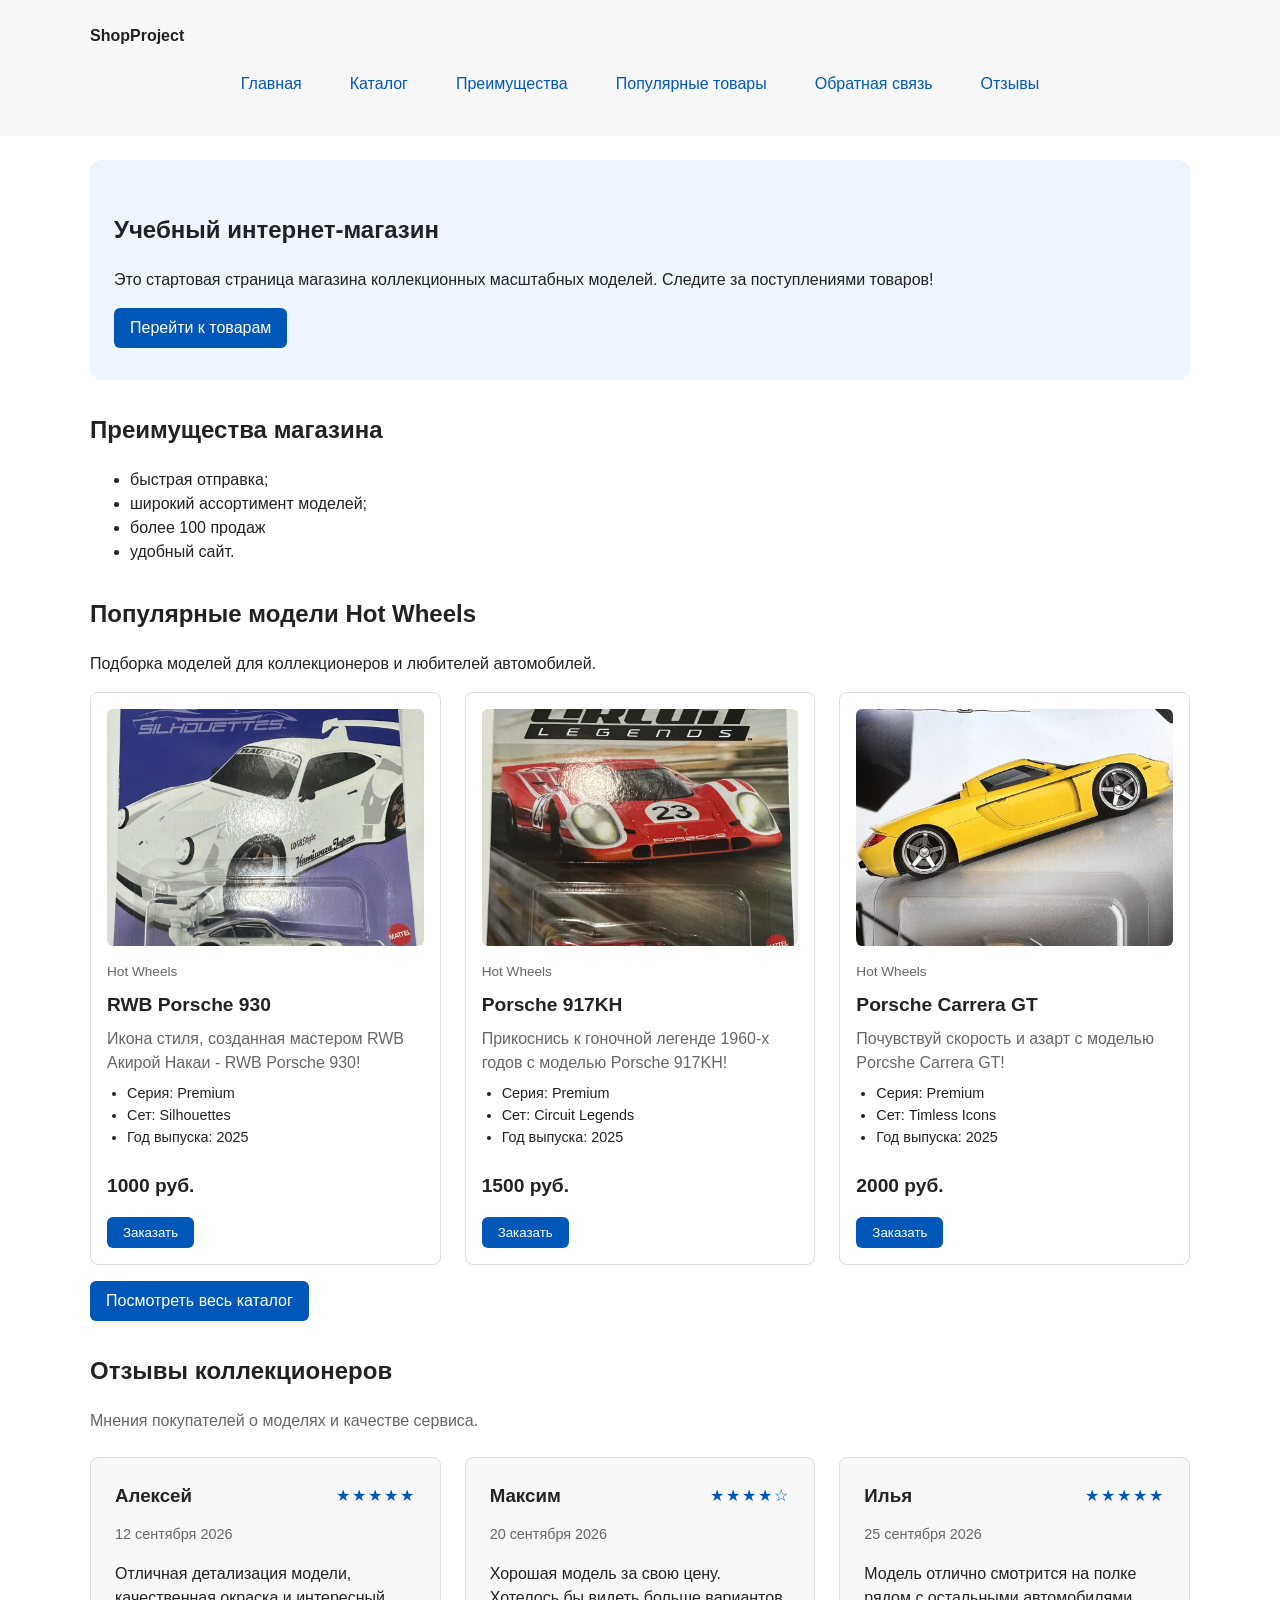
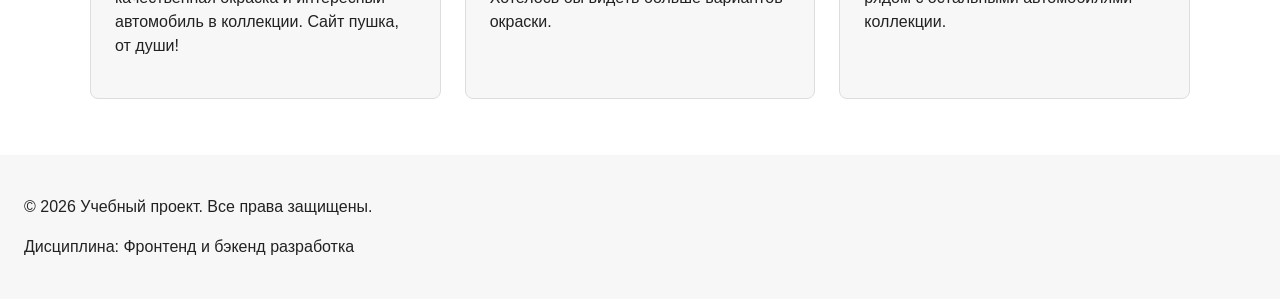
==== commit c47ac05f: "Fix product cart description" ====
--- a/index.html
+++ b/index.html
@@ -134,7 +134,7 @@
         >
       </a>
 
-      <p class="product-card__category">Коллекционная модель</p>
+      <p class="product-card__category">Hot Wheels</p>
       <h3 class="product-card__title">Porsche Carrera GT</h3>
 
       <p class="product-card__description">
